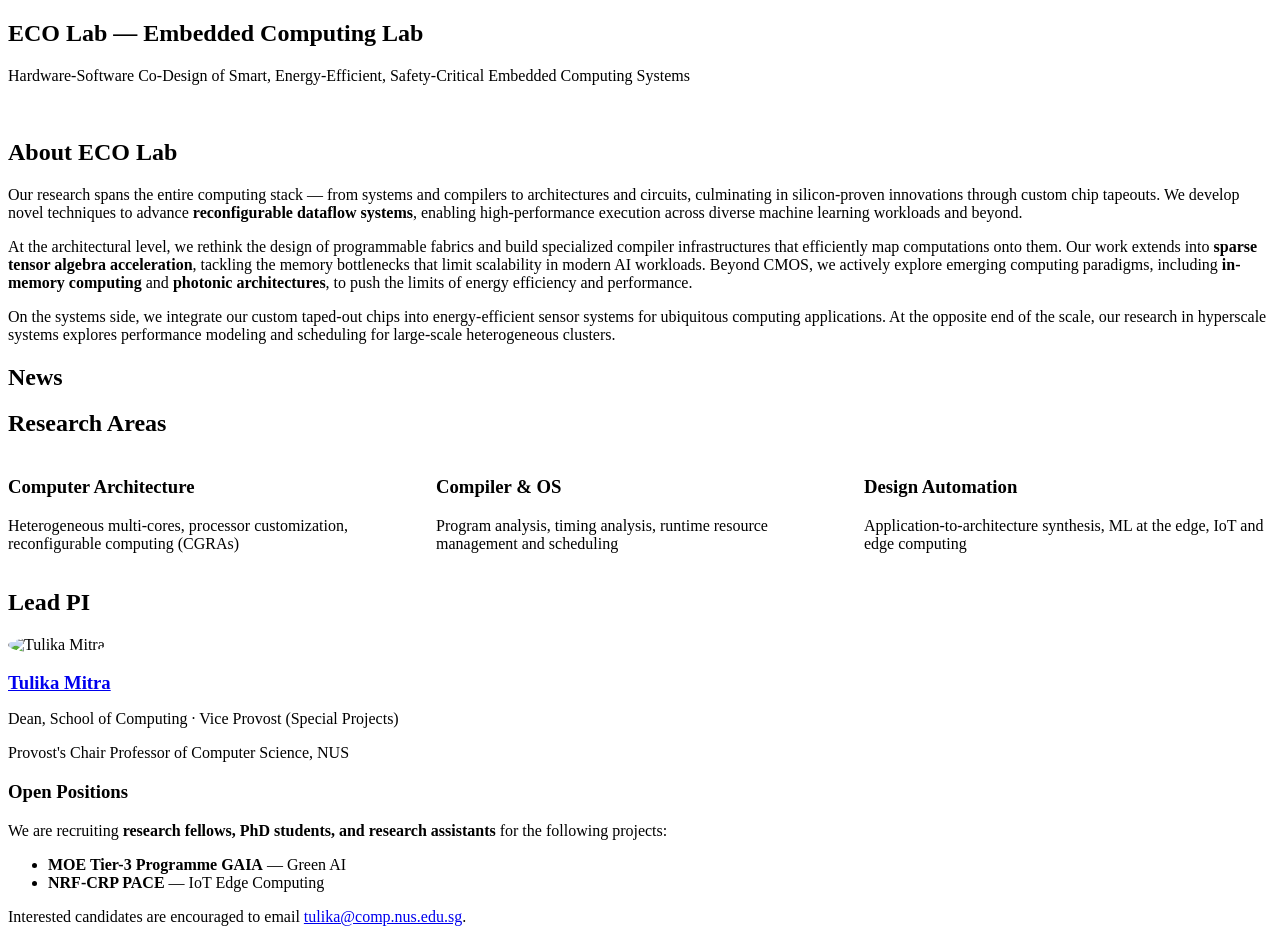
==== index.html @ 95b1b7de "feat: Create initial ECO Lab website pages including team, publications, and projects." ====
<!DOCTYPE html>
<html lang="en">
<head>
    <meta charset="UTF-8">
    <meta name="viewport" content="width=device-width, initial-scale=1.0">
    <title>ECO Lab — Embedded Computing Lab, NUS</title>
    <link rel="stylesheet" href="css/style.css">
</head>
<body data-page="home">

    <!-- Hero Section -->
    <section class="hero" style="background-image: url('static/nus-com3-hero.webp');">
        <div class="hero-overlay"></div>
        <div class="hero-content">
            <h1>ECO Lab — Embedded Computing Lab</h1>
            <p class="hero-author">Hardware-Software Co-Design of Smart, Energy-Efficient, Safety-Critical Embedded Computing Systems</p>
            <p style="color: rgba(255,255,255,0.85); font-size: 16px; margin-top: 8px;">School of Computing, National University of Singapore</p>
        </div>
    </section>

    <!-- Main Content -->
    <div class="page-container content">

        <!-- About the Lab -->
        <section class="section-block">
            <h2 class="section-title">About ECO Lab</h2>
            <p>
                Our research spans the entire computing stack — from systems and compilers to architectures and circuits,
                culminating in silicon-proven innovations through custom chip tapeouts. We develop novel techniques to advance
                <strong>reconfigurable dataflow systems</strong>, enabling high-performance execution across diverse machine learning workloads and beyond.
            </p>
            <p>
                At the architectural level, we rethink the design of programmable fabrics and build specialized compiler
                infrastructures that efficiently map computations onto them. Our work extends into <strong>sparse tensor algebra acceleration</strong>,
                tackling the memory bottlenecks that limit scalability in modern AI workloads. Beyond CMOS, we actively explore
                emerging computing paradigms, including <strong>in-memory computing</strong> and <strong>photonic architectures</strong>,
                to push the limits of energy efficiency and performance.
            </p>
            <p>
                On the systems side, we integrate our custom taped-out chips into energy-efficient sensor systems for ubiquitous
                computing applications. At the opposite end of the scale, our research in hyperscale systems explores performance
                modeling and scheduling for large-scale heterogeneous clusters.
            </p>
        </section>

        <!-- News -->
        <section class="section-block">
            <h2 class="section-title">News</h2>
            <div id="news-container"></div>
        </section>

        <!-- Research Areas -->
        <section class="section-block">
            <h2 class="section-title">Research Areas</h2>
            <div style="display: grid; grid-template-columns: 1fr 1fr 1fr; gap: 20px; margin-top: 16px;">
                <div class="highlight-box">
                    <h3>Computer Architecture</h3>
                    <p>Heterogeneous multi-cores, processor customization, reconfigurable computing (CGRAs)</p>
                </div>
                <div class="highlight-box">
                    <h3>Compiler & OS</h3>
                    <p>Program analysis, timing analysis, runtime resource management and scheduling</p>
                </div>
                <div class="highlight-box">
                    <h3>Design Automation</h3>
                    <p>Application-to-architecture synthesis, ML at the edge, IoT and edge computing</p>
                </div>
            </div>
        </section>

        <!-- Principal Investigator -->
        <section class="section-block">
            <h2 class="section-title">Lead PI</h2>
            <div class="profile-header">
                <img src="static/tulika/tulika-mitra-2.jpg" alt="Tulika Mitra" style="width: 100px; height: 100px; border-radius: 50%; object-fit: cover; flex-shrink: 0;">
                <div class="profile-info">
                    <h3 style="margin-bottom: 4px;"><a href="professor.html">Tulika Mitra</a></h3>
                    <p class="title">Dean, School of Computing · Vice Provost (Special Projects)</p>
                    <p class="title">Provost's Chair Professor of Computer Science, NUS</p>
                </div>
            </div>
        </section>

        <!-- Openings -->
        <section class="section-block">
            <div class="highlight-box">
                <h3>Open Positions</h3>
                <p>
                    We are recruiting <strong>research fellows, PhD students, and research assistants</strong> for the following projects:
                </p>
                <ul style="margin-top: 8px;">
                    <li><strong>MOE Tier-3 Programme GAIA</strong> — Green AI</li>
                    <li><strong>NRF-CRP PACE</strong> — IoT Edge Computing</li>
                </ul>
                <p style="margin-top: 8px;">
                    Interested candidates are encouraged to email <a href="mailto:tulika@comp.nus.edu.sg">tulika@comp.nus.edu.sg</a>.
                </p>
            </div>
        </section>

    </div>

    <script src="js/components.js"></script>
    <script src="js/news.js"></script>
    <script>
        document.addEventListener('DOMContentLoaded', () => {
            renderNews('news-container', { limit: 5 });
        });
    </script>
</body>
</html>
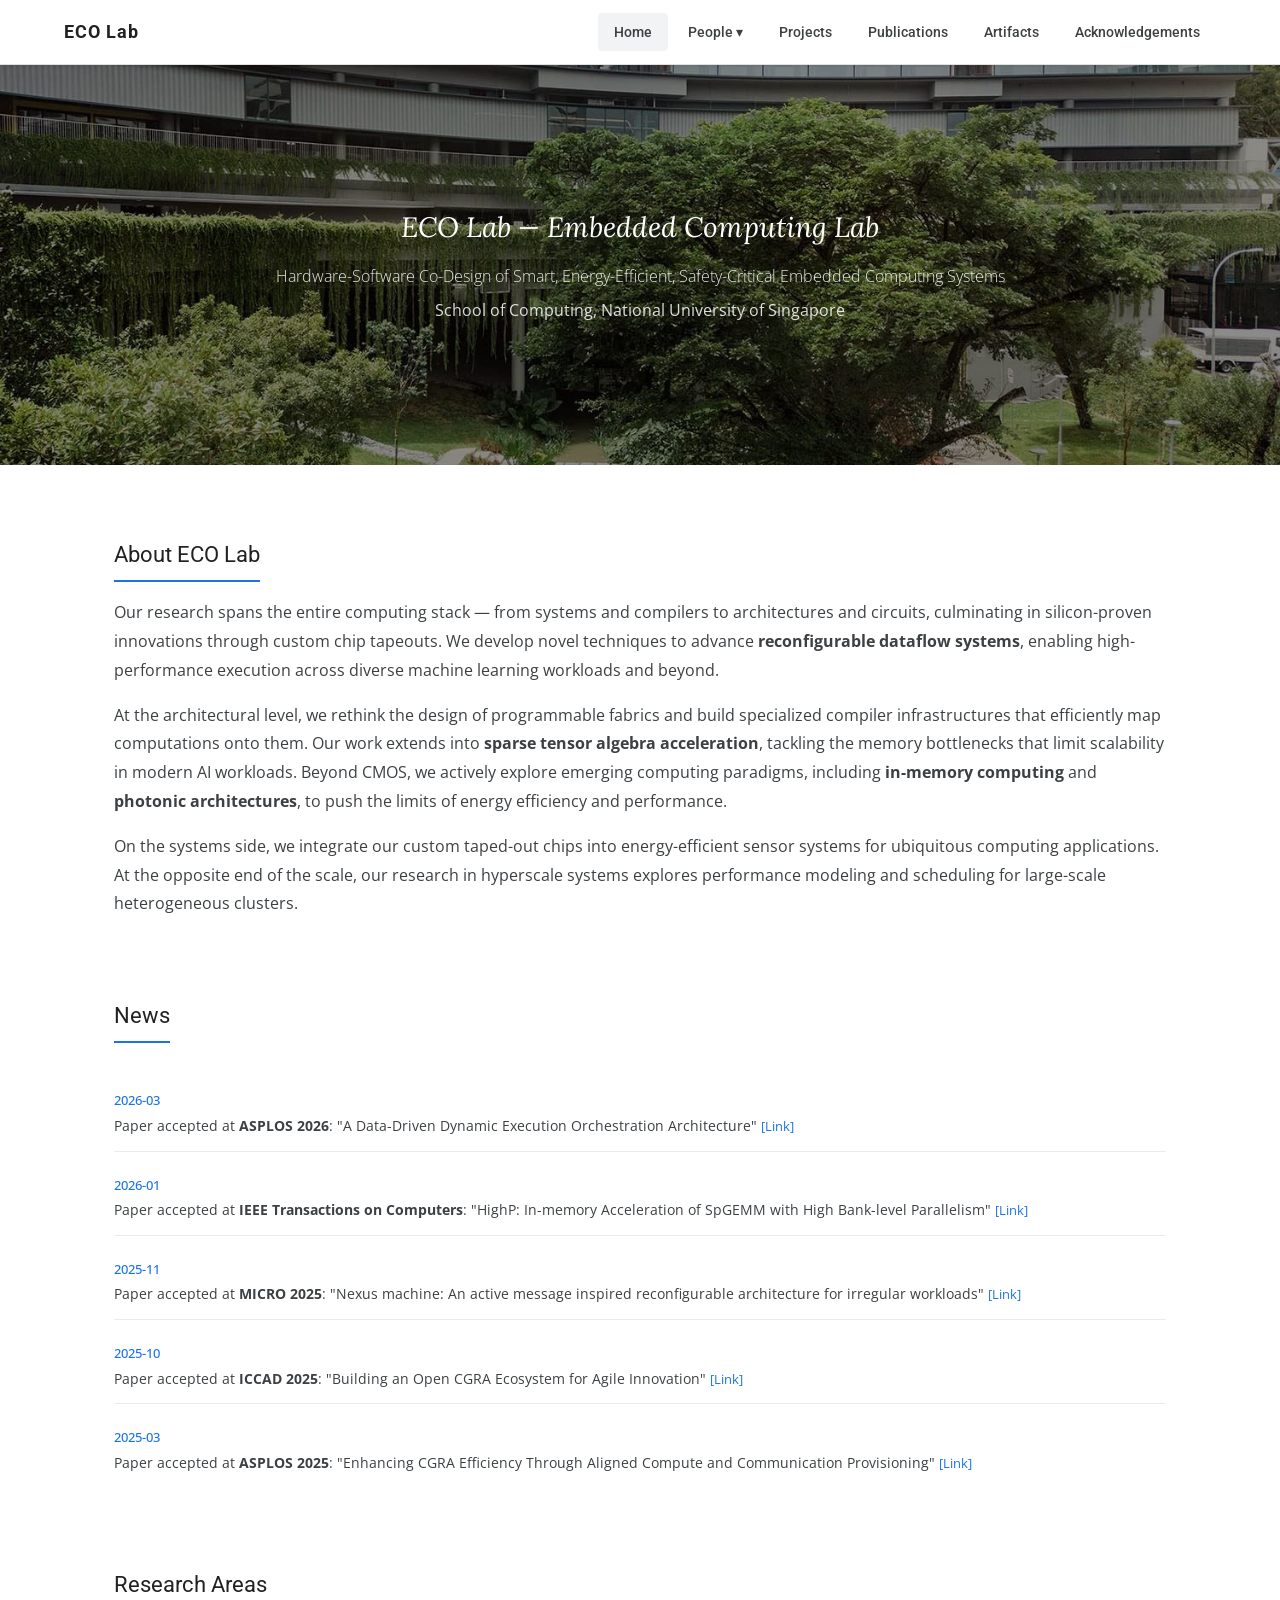
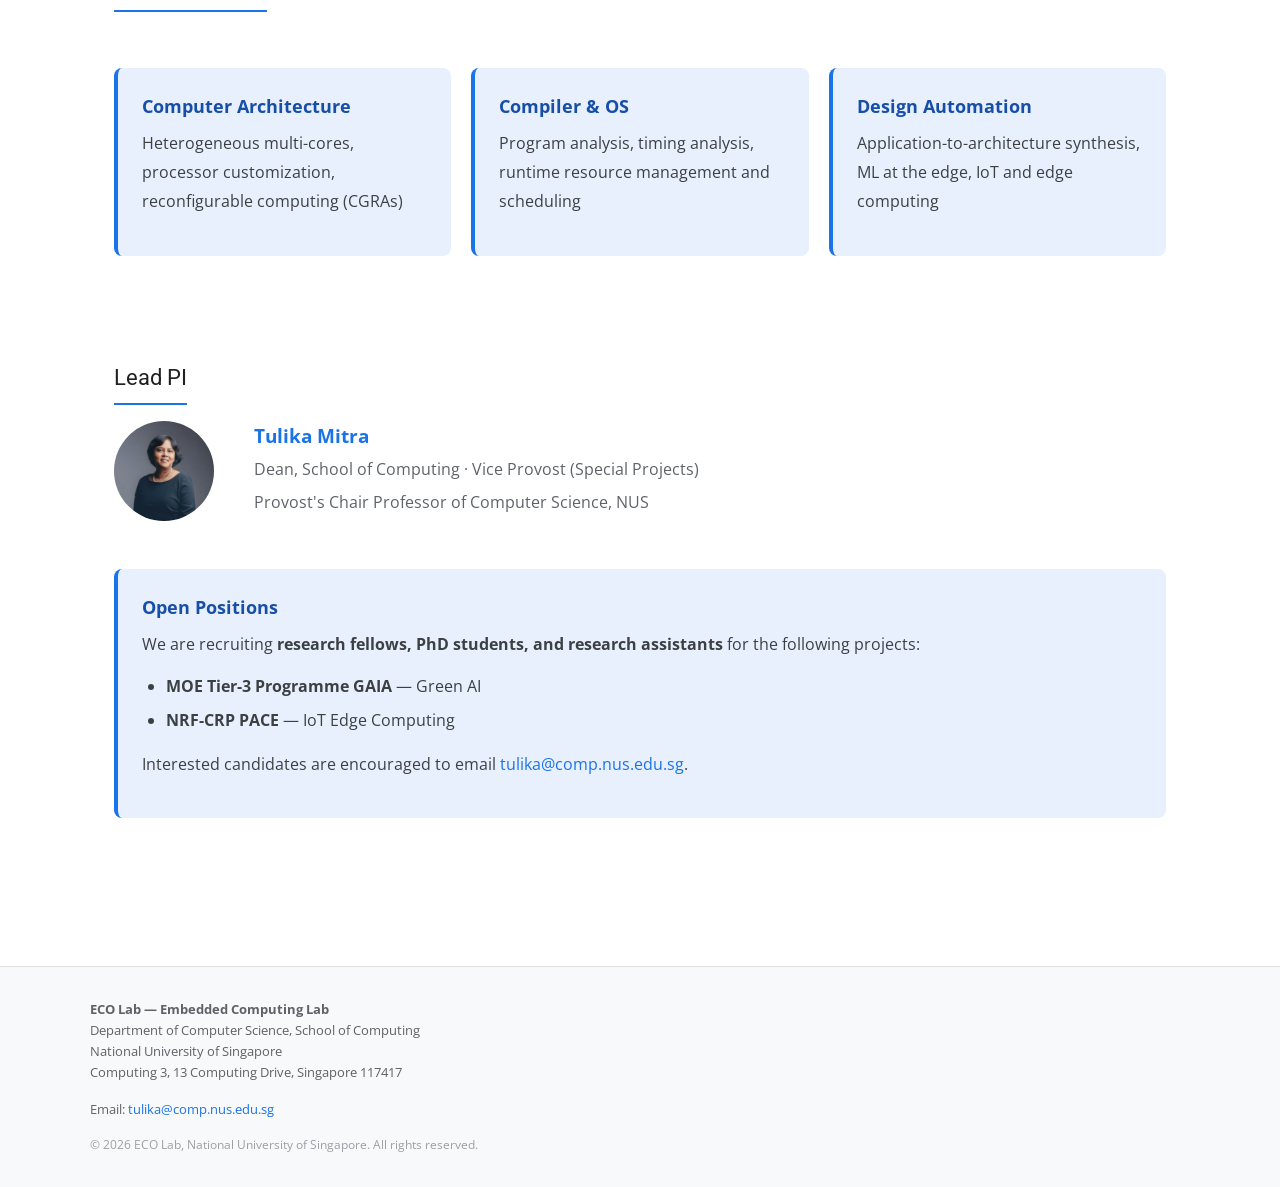
==== commit 49421224: "Add SEO/meta tags, favicon, footer, pub search" ====
--- a/index.html
+++ b/index.html
@@ -4,6 +4,19 @@
     <meta charset="UTF-8">
     <meta name="viewport" content="width=device-width, initial-scale=1.0">
     <title>ECO Lab — Embedded Computing Lab, NUS</title>
+    <meta name="description" content="ECO Lab at NUS researches hardware-software co-design of smart, energy-efficient, safety-critical embedded computing systems, including CGRAs, sparse AI accelerators, and in-memory computing.">
+    <link rel="icon" type="image/svg+xml" href="static/favicon.svg">
+    <!-- Open Graph -->
+    <meta property="og:title" content="ECO Lab — Embedded Computing Lab, NUS">
+    <meta property="og:description" content="Hardware-Software Co-Design of Smart, Energy-Efficient, Safety-Critical Embedded Computing Systems at the National University of Singapore.">
+    <meta property="og:type" content="website">
+    <meta property="og:url" content="https://ecolab.comp.nus.edu.sg/">
+    <meta property="og:image" content="https://ecolab.comp.nus.edu.sg/static/nus-com3-hero.webp">
+    <!-- Twitter Card -->
+    <meta name="twitter:card" content="summary_large_image">
+    <meta name="twitter:title" content="ECO Lab — Embedded Computing Lab, NUS">
+    <meta name="twitter:description" content="Hardware-Software Co-Design of Smart, Energy-Efficient, Safety-Critical Embedded Computing Systems at the National University of Singapore.">
+    <meta name="twitter:image" content="https://ecolab.comp.nus.edu.sg/static/nus-com3-hero.webp">
     <link rel="stylesheet" href="css/style.css">
 </head>
 <body data-page="home">
--- a/css/style.css
+++ b/css/style.css
@@ -0,0 +1,719 @@
+/* ============================================
+   Tulika Mitra - Global Styles
+   ============================================ */
+
+/* Google Fonts */
+@import url('https://fonts.googleapis.com/css2?family=Roboto:wght@300;400;500;700&family=Open+Sans:wght@300;400;600;700&family=Lora:wght@400;500;600;700&display=swap');
+
+/* Reset & Base */
+*, *::before, *::after {
+    margin: 0;
+    padding: 0;
+    box-sizing: border-box;
+}
+
+html {
+    scroll-behavior: smooth;
+}
+
+body {
+    font-family: 'Open Sans', 'Roboto', sans-serif;
+    color: #212121;
+    background: #fff;
+    line-height: 1.6;
+    -webkit-font-smoothing: antialiased;
+}
+
+a {
+    color: #1a73e8;
+    text-decoration: none;
+}
+
+a:hover {
+    text-decoration: underline;
+}
+
+img {
+    max-width: 100%;
+    height: auto;
+}
+
+/* ============================================
+   Navigation Bar
+   ============================================ */
+.site-nav {
+    position: sticky;
+    top: 0;
+    z-index: 1000;
+    background: #fff;
+    border-bottom: 1px solid #e0e0e0;
+    box-shadow: 0 1px 3px rgba(0,0,0,0.08);
+    margin: 0 !important;
+    padding: 0 !important;
+    width: 100% !important;
+    font-family: 'Roboto', 'Open Sans', sans-serif !important;
+}
+
+.nav-inner {
+    max-width: 1200px;
+    margin: 0 auto;
+    display: flex;
+    align-items: center;
+    justify-content: space-between;
+    padding: 0 24px;
+    height: 64px;
+}
+
+.nav-brand {
+    display: flex;
+    align-items: center;
+    gap: 10px;
+    text-decoration: none;
+    color: #212121;
+}
+
+.nav-brand:hover {
+    text-decoration: none;
+}
+
+.nav-brand img {
+    height: 36px;
+    width: auto;
+}
+
+.nav-brand span {
+    font-family: 'Roboto', sans-serif;
+    font-weight: 700;
+    font-size: 18px;
+    letter-spacing: 1px;
+}
+
+.nav-links {
+    display: flex;
+    align-items: center;
+    gap: 4px;
+    list-style: none;
+}
+
+.nav-links > li {
+    position: relative;
+}
+
+.nav-links > li > a {
+    display: block;
+    padding: 8px 16px;
+    color: #3c4043;
+    font-size: 14px;
+    font-weight: 500;
+    border-radius: 4px;
+    transition: background 0.2s;
+    text-decoration: none;
+}
+
+.nav-links > li > a:hover,
+.nav-links > li > a.active {
+    background: #f1f3f4;
+    text-decoration: none;
+}
+
+/* Dropdown */
+.nav-dropdown {
+    display: none;
+    position: absolute;
+    top: 100%;
+    left: 0;
+    background: #fff;
+    border: 1px solid #e0e0e0;
+    border-radius: 8px;
+    box-shadow: 0 4px 12px rgba(0,0,0,0.1);
+    min-width: 180px;
+    padding: 8px 0;
+    z-index: 100;
+    list-style: none;
+}
+
+.nav-dropdown li a {
+    display: block;
+    padding: 8px 20px;
+    color: #3c4043;
+    font-size: 13px;
+    transition: background 0.2s;
+    text-decoration: none;
+}
+
+.nav-dropdown li a:hover {
+    background: #f1f3f4;
+    text-decoration: none;
+}
+
+li:hover > .nav-dropdown {
+    display: block;
+}
+
+/* Hamburger */
+.nav-toggle {
+    display: none;
+    background: none;
+    border: none;
+    cursor: pointer;
+    padding: 8px;
+}
+
+.nav-toggle span {
+    display: block;
+    width: 24px;
+    height: 2px;
+    background: #3c4043;
+    margin: 5px 0;
+    transition: 0.3s;
+}
+
+/* Mobile */
+@media (max-width: 768px) {
+    .nav-toggle {
+        display: block;
+    }
+
+    .nav-links {
+        display: none;
+        position: absolute;
+        top: 64px;
+        left: 0;
+        right: 0;
+        background: #fff;
+        flex-direction: column;
+        padding: 12px 0;
+        border-bottom: 1px solid #e0e0e0;
+        box-shadow: 0 4px 12px rgba(0,0,0,0.1);
+    }
+
+    .nav-links.open {
+        display: flex;
+    }
+
+    .nav-links > li > a {
+        padding: 12px 24px;
+    }
+
+    .nav-dropdown {
+        position: static;
+        box-shadow: none;
+        border: none;
+        border-radius: 0;
+        padding-left: 20px;
+    }
+
+    li:hover > .nav-dropdown {
+        display: none;
+    }
+
+    li.dropdown-open > .nav-dropdown {
+        display: block;
+    }
+}
+
+/* ============================================
+   Page Container
+   ============================================ */
+.page-container {
+    max-width: 1100px;
+    margin: 0 auto;
+    padding: 40px 24px;
+}
+
+/* ============================================
+   Hero Section (Home)
+   ============================================ */
+.hero {
+    position: relative;
+    height: 400px;
+    display: flex;
+    align-items: center;
+    justify-content: center;
+    text-align: center;
+    color: #fff;
+    background-size: cover;
+    background-position: center;
+    background-repeat: no-repeat;
+}
+
+.hero-overlay {
+    position: absolute;
+    inset: 0;
+    background: rgba(0, 0, 0, 0.45);
+}
+
+.hero-content {
+    position: relative;
+    z-index: 1;
+    max-width: 800px;
+    padding: 0 24px;
+}
+
+.hero-content h1 {
+    font-family: 'Lora', serif;
+    font-size: 28px;
+    font-weight: 400;
+    font-style: italic;
+    line-height: 1.5;
+    margin-bottom: 16px;
+}
+
+.hero-content .hero-author {
+    font-size: 16px;
+    font-weight: 300;
+    opacity: 0.9;
+}
+
+/* ============================================
+   Section Styles
+   ============================================ */
+.section-title {
+    font-family: 'Roboto', sans-serif;
+    font-size: 24px;
+    font-weight: 400;
+    color: #212121;
+    margin-bottom: 24px;
+    padding-bottom: 8px;
+    border-bottom: 2px solid #1a73e8;
+    display: inline-block;
+}
+
+.section-block {
+    margin-bottom: 48px;
+}
+
+/* ============================================
+   Profile Card (Professor Page)
+   ============================================ */
+.profile-header {
+    display: flex;
+    gap: 40px;
+    align-items: flex-start;
+    margin-bottom: 48px;
+}
+
+.profile-photo {
+    width: 250px;
+    min-width: 250px;
+    border-radius: 8px;
+    box-shadow: 0 4px 12px rgba(0,0,0,0.1);
+}
+
+.profile-info h1 {
+    font-family: 'Roboto', sans-serif;
+    font-size: 28px;
+    font-weight: 500;
+    margin-bottom: 8px;
+}
+
+.profile-info .title {
+    font-size: 16px;
+    color: #5f6368;
+    margin-bottom: 4px;
+}
+
+.profile-info .contact-list {
+    list-style: none;
+    margin-top: 12px;
+}
+
+.profile-info .contact-list li {
+    font-size: 14px;
+    color: #5f6368;
+    margin-bottom: 4px;
+}
+
+@media (max-width: 768px) {
+    .profile-header {
+        flex-direction: column;
+        align-items: center;
+        text-align: center;
+    }
+
+    .profile-photo {
+        width: 200px;
+        min-width: auto;
+    }
+}
+
+/* ============================================
+   Team Grid
+   ============================================ */
+.team-category {
+    margin-bottom: 48px;
+}
+
+.team-category h2 {
+    font-family: 'Roboto', sans-serif;
+    font-size: 22px;
+    font-weight: 400;
+    color: #212121;
+    margin-bottom: 24px;
+    padding-bottom: 8px;
+    border-bottom: 1px solid #e0e0e0;
+}
+
+.team-grid {
+    display: grid;
+    grid-template-columns: repeat(auto-fill, minmax(280px, 1fr));
+    gap: 24px;
+}
+
+.team-card {
+    display: flex;
+    gap: 16px;
+    padding: 20px;
+    background: #fff;
+    border: 1px solid #e8eaed;
+    border-radius: 8px;
+    transition: box-shadow 0.2s;
+}
+
+.team-card:hover {
+    box-shadow: 0 4px 12px rgba(0,0,0,0.08);
+}
+
+.team-card img {
+    width: 80px;
+    height: 80px;
+    border-radius: 50%;
+    object-fit: cover;
+    flex-shrink: 0;
+}
+
+.team-card-info h3 {
+    font-size: 16px;
+    font-weight: 600;
+    margin-bottom: 4px;
+}
+
+.team-card-info h3 a {
+    color: #212121;
+}
+
+.team-card-info h3 a:hover {
+    color: #1a73e8;
+}
+
+.team-card-info .role {
+    font-size: 13px;
+    color: #5f6368;
+    margin-bottom: 6px;
+}
+
+.team-card-info .bio {
+    font-size: 13px;
+    color: #3c4043;
+    line-height: 1.5;
+}
+
+/* PI card - larger */
+.team-card.pi-card {
+    grid-column: 1 / -1;
+    max-width: 600px;
+}
+
+.team-card.pi-card img {
+    width: 120px;
+    height: 120px;
+}
+
+@media (max-width: 768px) {
+    .team-grid {
+        grid-template-columns: 1fr;
+    }
+}
+
+/* ============================================
+   Sponsor Grid
+   ============================================ */
+.sponsor-grid {
+    display: grid;
+    grid-template-columns: repeat(auto-fill, minmax(160px, 1fr));
+    gap: 32px;
+    align-items: center;
+    justify-items: center;
+    padding: 24px 0;
+}
+
+.sponsor-grid img {
+    max-height: 60px;
+    width: auto;
+    filter: grayscale(20%);
+    opacity: 0.85;
+    transition: all 0.3s;
+}
+
+.sponsor-grid img:hover {
+    filter: grayscale(0%);
+    opacity: 1;
+}
+
+/* ============================================
+   Blockquote
+   ============================================ */
+blockquote {
+    border-left: 3px solid #1a73e8;
+    padding: 16px 24px;
+    margin: 24px 0;
+    background: #f8f9fa;
+    border-radius: 0 8px 8px 0;
+    font-style: italic;
+    color: #3c4043;
+}
+
+blockquote cite {
+    display: block;
+    margin-top: 8px;
+    font-style: normal;
+    font-size: 14px;
+    color: #5f6368;
+}
+
+/* ============================================
+   Openings / Highlight Box
+   ============================================ */
+.highlight-box {
+    background: #e8f0fe;
+    border-radius: 8px;
+    padding: 24px;
+    margin: 24px 0;
+    border-left: 4px solid #1a73e8;
+}
+
+.highlight-box h3 {
+    font-size: 18px;
+    margin-bottom: 8px;
+    color: #174ea6;
+}
+
+/* ============================================
+   Footer
+   ============================================ */
+.site-footer {
+    background: #f8f9fa;
+    border-top: 1px solid #e0e0e0;
+    padding: 32px 24px;
+    color: #5f6368;
+    font-size: 13px;
+    margin-top: 60px;
+}
+
+.site-footer .footer-inner {
+    max-width: 1100px;
+    margin: 0 auto;
+}
+
+.site-footer .footer-flex {
+    display: flex;
+    align-items: center;
+    justify-content: space-between;
+    gap: 32px;
+}
+
+.site-footer .footer-left {
+    text-align: left;
+}
+
+.site-footer .footer-address {
+    margin-bottom: 16px;
+}
+
+.site-footer .footer-map {
+    margin: 16px auto;
+    max-width: 300px;
+}
+
+.site-footer .footer-copy {
+    margin-top: 16px;
+    font-size: 12px;
+    color: #9aa0a6;
+}
+
+.site-footer .footer-globe {
+    flex-shrink: 0;
+    width: 300px;
+}
+
+@media (max-width: 600px) {
+    .site-footer .footer-flex {
+        flex-direction: column;
+        text-align: center;
+    }
+    .site-footer .footer-left {
+        text-align: center;
+    }
+    .site-footer .footer-globe {
+        margin-top: 16px;
+    }
+}
+
+/* ============================================
+   Content Typography
+   ============================================ */
+.content p {
+    margin-bottom: 16px;
+    line-height: 1.8;
+    color: #3c4043;
+}
+
+.content h2 {
+    font-family: 'Roboto', sans-serif;
+    font-size: 22px;
+    font-weight: 400;
+    margin: 32px 0 16px;
+    color: #212121;
+}
+
+.content ul, .content ol {
+    margin: 16px 0;
+    padding-left: 24px;
+}
+
+.content li {
+    margin-bottom: 8px;
+    line-height: 1.6;
+    color: #3c4043;
+}
+
+/* ============================================
+   Full-width Image Section
+   ============================================ */
+.full-width-image {
+    width: 100%;
+    height: 200px;
+    object-fit: cover;
+}
+
+/* ============================================
+   Alumni Section
+   ============================================ */
+.alumni-list {
+    columns: 2;
+    column-gap: 32px;
+    list-style: none;
+}
+
+.alumni-list li {
+    padding: 6px 0;
+    font-size: 14px;
+    color: #3c4043;
+    break-inside: avoid;
+}
+
+.alumni-list li strong {
+    color: #212121;
+}
+
+.alumni-list li .alumni-pos {
+    color: #5f6368;
+    font-size: 13px;
+}
+
+@media (max-width: 600px) {
+    .alumni-list {
+        columns: 1;
+    }
+}
+
+/* ============================================
+   Publications
+   ============================================ */
+
+.pub-year {
+    font-family: 'Roboto', sans-serif;
+    font-size: 22px;
+    font-weight: 500;
+    color: #1a73e8;
+    margin: 32px 0 16px;
+    padding-bottom: 6px;
+    border-bottom: 2px solid #e8eaed;
+}
+.pub-list {
+    list-style: none;
+    padding: 0;
+}
+.pub-list li {
+    padding: 12px 0;
+    border-bottom: 1px solid #f1f3f4;
+    line-height: 1.6;
+    font-size: 14px;
+}
+.pub-list li:last-child {
+    border-bottom: none;
+}
+.pub-title {
+    font-weight: 600;
+    color: #212121;
+}
+.pub-authors {
+    color: #5f6368;
+    font-size: 13px;
+}
+.pub-venue {
+    color: #1a73e8;
+    font-style: italic;
+    font-size: 13px;
+}
+.pub-filter {
+    display: flex;
+    gap: 8px;
+    flex-wrap: wrap;
+    margin-bottom: 24px;
+}
+.pub-filter button {
+    padding: 6px 16px;
+    border: 1px solid #e0e0e0;
+    border-radius: 20px;
+    background: #fff;
+    cursor: pointer;
+    font-size: 13px;
+    transition: all 0.2s;
+}
+.pub-filter button:hover,
+.pub-filter button.active {
+    background: #1a73e8;
+    color: #fff;
+    border-color: #1a73e8;
+}
+.pub-link {
+    color: #1a73e8;
+    text-decoration: none;
+    font-size: 13px;
+    font-weight: 500;
+    margin-left: 4px;
+}
+.pub-link:hover {
+    text-decoration: underline;
+}
+
+/* Publication Search */
+.pub-search-wrap {
+    position: relative;
+    margin-bottom: 24px;
+}
+.pub-search {
+    width: 100%;
+    padding: 12px 16px;
+    font-size: 15px;
+    font-family: inherit;
+    border: 1px solid #e0e0e0;
+    border-radius: 8px;
+    outline: none;
+    transition: border-color 0.2s, box-shadow 0.2s;
+    background: #fff;
+}
+.pub-search:focus {
+    border-color: #1a73e8;
+    box-shadow: 0 0 0 3px rgba(26, 115, 232, 0.12);
+}
+.pub-search::placeholder {
+    color: #9aa0a6;
+}
+.pub-search-count {
+    display: block;
+    margin-top: 8px;
+    font-size: 13px;
+    color: #5f6368;
+}
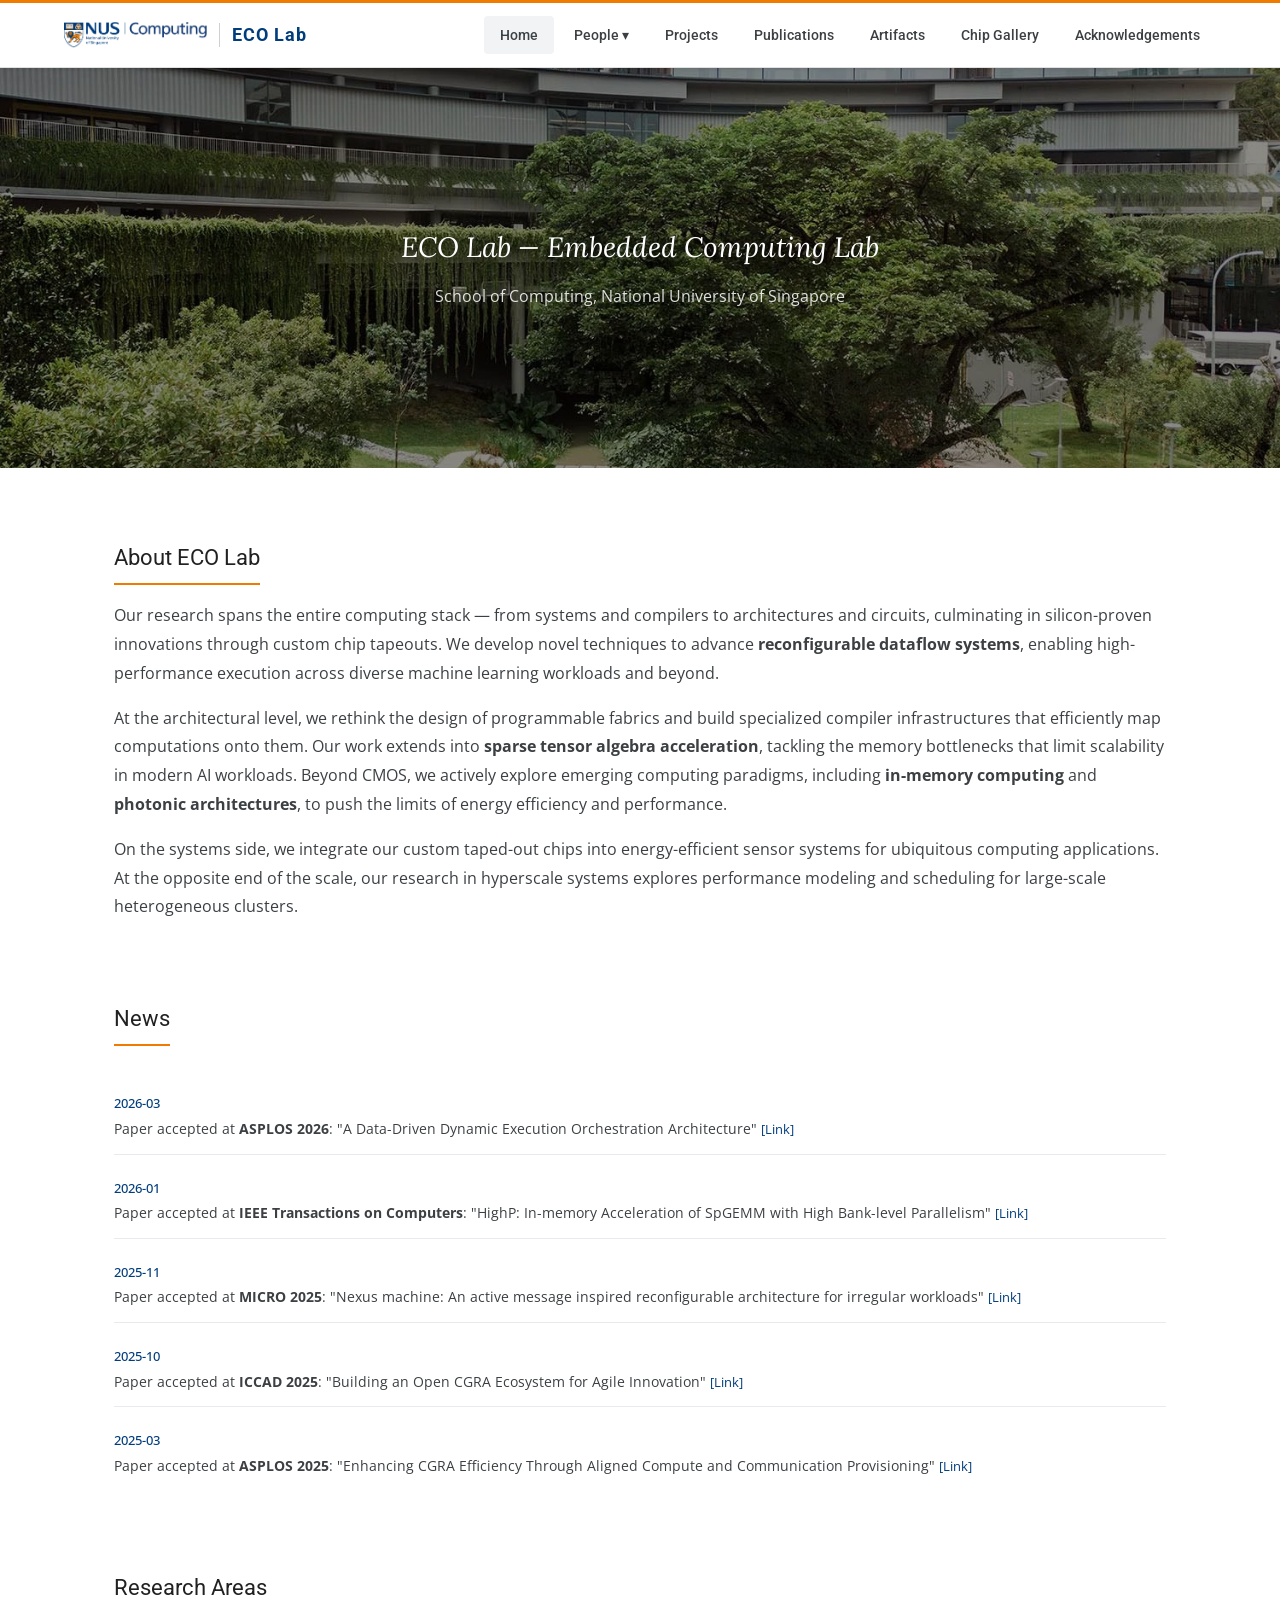
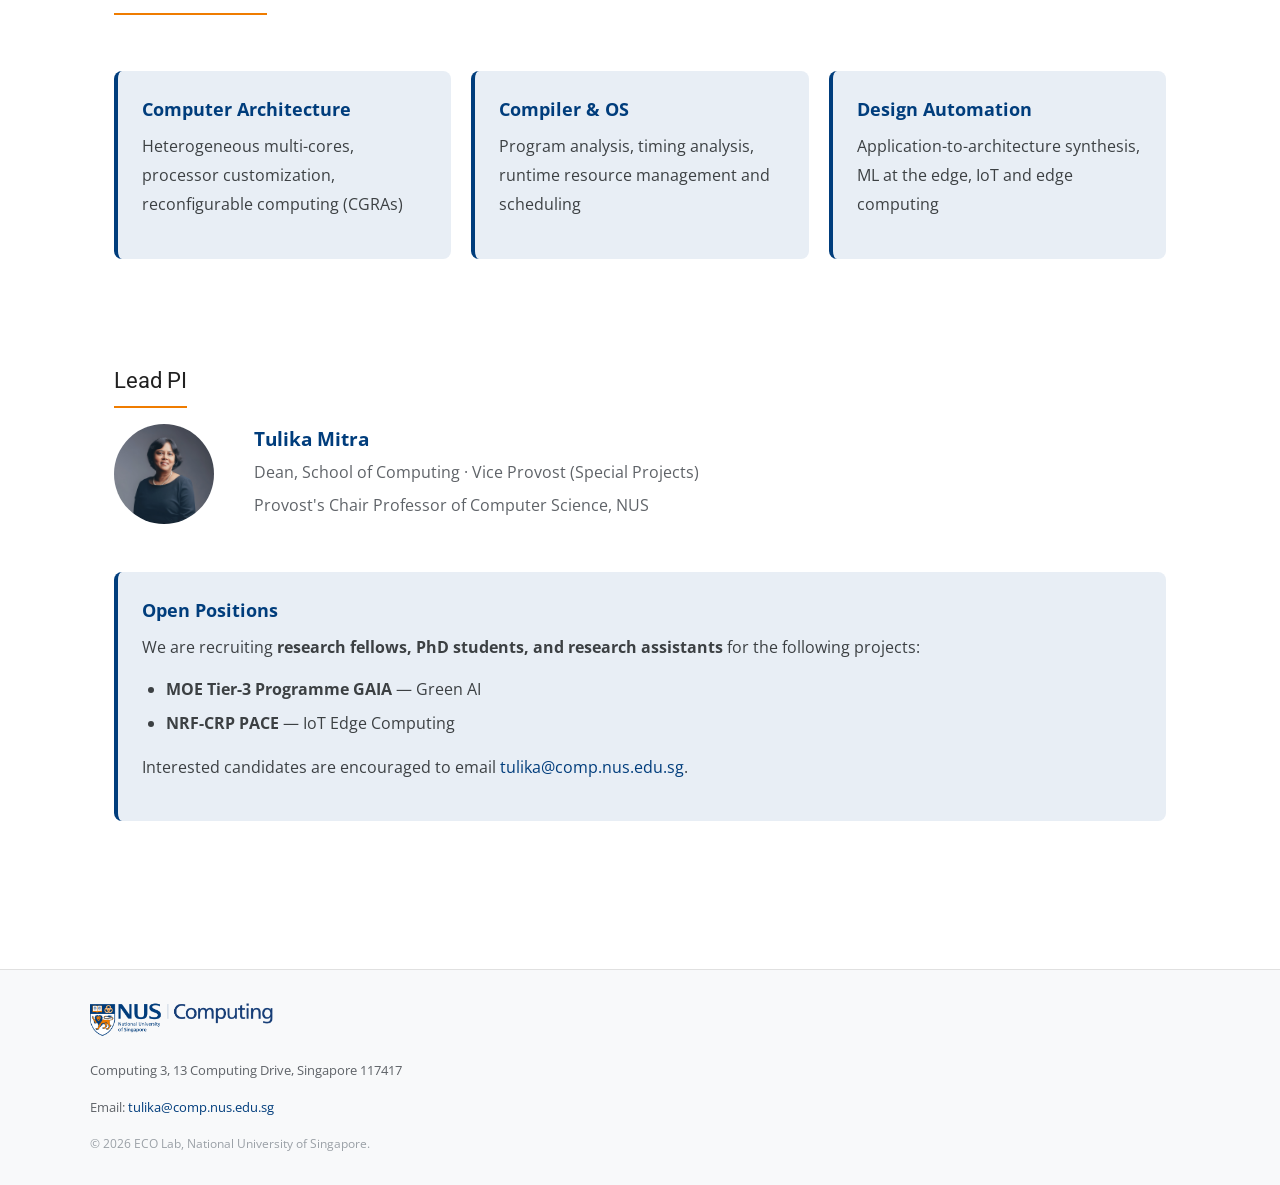
==== commit 33a2c157: "Add chip gallery, update team/alumni, refine footer and content - Add chip-gallery page with PACE, H" ====
--- a/index.html
+++ b/index.html
@@ -26,7 +26,6 @@
         <div class="hero-overlay"></div>
         <div class="hero-content">
             <h1>ECO Lab — Embedded Computing Lab</h1>
-            <p class="hero-author">Hardware-Software Co-Design of Smart, Energy-Efficient, Safety-Critical Embedded Computing Systems</p>
             <p style="color: rgba(255,255,255,0.85); font-size: 16px; margin-top: 8px;">School of Computing, National University of Singapore</p>
         </div>
     </section>
--- a/css/style.css
+++ b/css/style.css
@@ -4,6 +4,14 @@
 
 /* Google Fonts */
 @import url('https://fonts.googleapis.com/css2?family=Roboto:wght@300;400;500;700&family=Open+Sans:wght@300;400;600;700&family=Lora:wght@400;500;600;700&display=swap');
+
+/* NUS Brand Colors */
+:root {
+    --nus-blue: #003D7C;
+    --nus-orange: #EF7C00;
+    --nus-blue-light: #e8eef5;
+    --nus-blue-hover: #002a56;
+}
 
 /* Reset & Base */
 *, *::before, *::after {
@@ -25,7 +33,7 @@
 }
 
 a {
-    color: #1a73e8;
+    color: var(--nus-blue);
     text-decoration: none;
 }
 
@@ -47,6 +55,7 @@
     z-index: 1000;
     background: #fff;
     border-bottom: 1px solid #e0e0e0;
+    border-top: 3px solid var(--nus-orange);
     box-shadow: 0 1px 3px rgba(0,0,0,0.08);
     margin: 0 !important;
     padding: 0 !important;
@@ -67,9 +76,9 @@
 .nav-brand {
     display: flex;
     align-items: center;
-    gap: 10px;
+    gap: 12px;
     text-decoration: none;
-    color: #212121;
+    color: var(--nus-blue);
 }
 
 .nav-brand:hover {
@@ -77,8 +86,14 @@
 }
 
 .nav-brand img {
-    height: 36px;
+    height: 28px;
     width: auto;
+}
+
+.nav-brand .nav-divider {
+    width: 1px;
+    height: 24px;
+    background: #d0d0d0;
 }
 
 .nav-brand span {
@@ -86,6 +101,7 @@
     font-weight: 700;
     font-size: 18px;
     letter-spacing: 1px;
+    color: var(--nus-blue);
 }
 
 .nav-links {
@@ -275,7 +291,7 @@
     color: #212121;
     margin-bottom: 24px;
     padding-bottom: 8px;
-    border-bottom: 2px solid #1a73e8;
+    border-bottom: 2px solid var(--nus-orange);
     display: inline-block;
 }
 
@@ -393,7 +409,7 @@
 }
 
 .team-card-info h3 a:hover {
-    color: #1a73e8;
+    color: var(--nus-blue);
 }
 
 .team-card-info .role {
@@ -454,7 +470,7 @@
    Blockquote
    ============================================ */
 blockquote {
-    border-left: 3px solid #1a73e8;
+    border-left: 3px solid var(--nus-blue);
     padding: 16px 24px;
     margin: 24px 0;
     background: #f8f9fa;
@@ -475,17 +491,17 @@
    Openings / Highlight Box
    ============================================ */
 .highlight-box {
-    background: #e8f0fe;
+    background: var(--nus-blue-light);
     border-radius: 8px;
     padding: 24px;
     margin: 24px 0;
-    border-left: 4px solid #1a73e8;
+    border-left: 4px solid var(--nus-blue);
 }
 
 .highlight-box h3 {
     font-size: 18px;
     margin-bottom: 8px;
-    color: #174ea6;
+    color: var(--nus-blue);
 }
 
 /* ============================================
@@ -625,7 +641,7 @@
     font-family: 'Roboto', sans-serif;
     font-size: 22px;
     font-weight: 500;
-    color: #1a73e8;
+    color: var(--nus-blue);
     margin: 32px 0 16px;
     padding-bottom: 6px;
     border-bottom: 2px solid #e8eaed;
@@ -652,7 +668,7 @@
     font-size: 13px;
 }
 .pub-venue {
-    color: #1a73e8;
+    color: var(--nus-blue);
     font-style: italic;
     font-size: 13px;
 }
@@ -673,12 +689,12 @@
 }
 .pub-filter button:hover,
 .pub-filter button.active {
-    background: #1a73e8;
+    background: var(--nus-blue);
     color: #fff;
-    border-color: #1a73e8;
+    border-color: var(--nus-blue);
 }
 .pub-link {
-    color: #1a73e8;
+    color: var(--nus-blue);
     text-decoration: none;
     font-size: 13px;
     font-weight: 500;
@@ -705,8 +721,8 @@
     background: #fff;
 }
 .pub-search:focus {
-    border-color: #1a73e8;
-    box-shadow: 0 0 0 3px rgba(26, 115, 232, 0.12);
+    border-color: var(--nus-blue);
+    box-shadow: 0 0 0 3px rgba(0, 61, 124, 0.12);
 }
 .pub-search::placeholder {
     color: #9aa0a6;
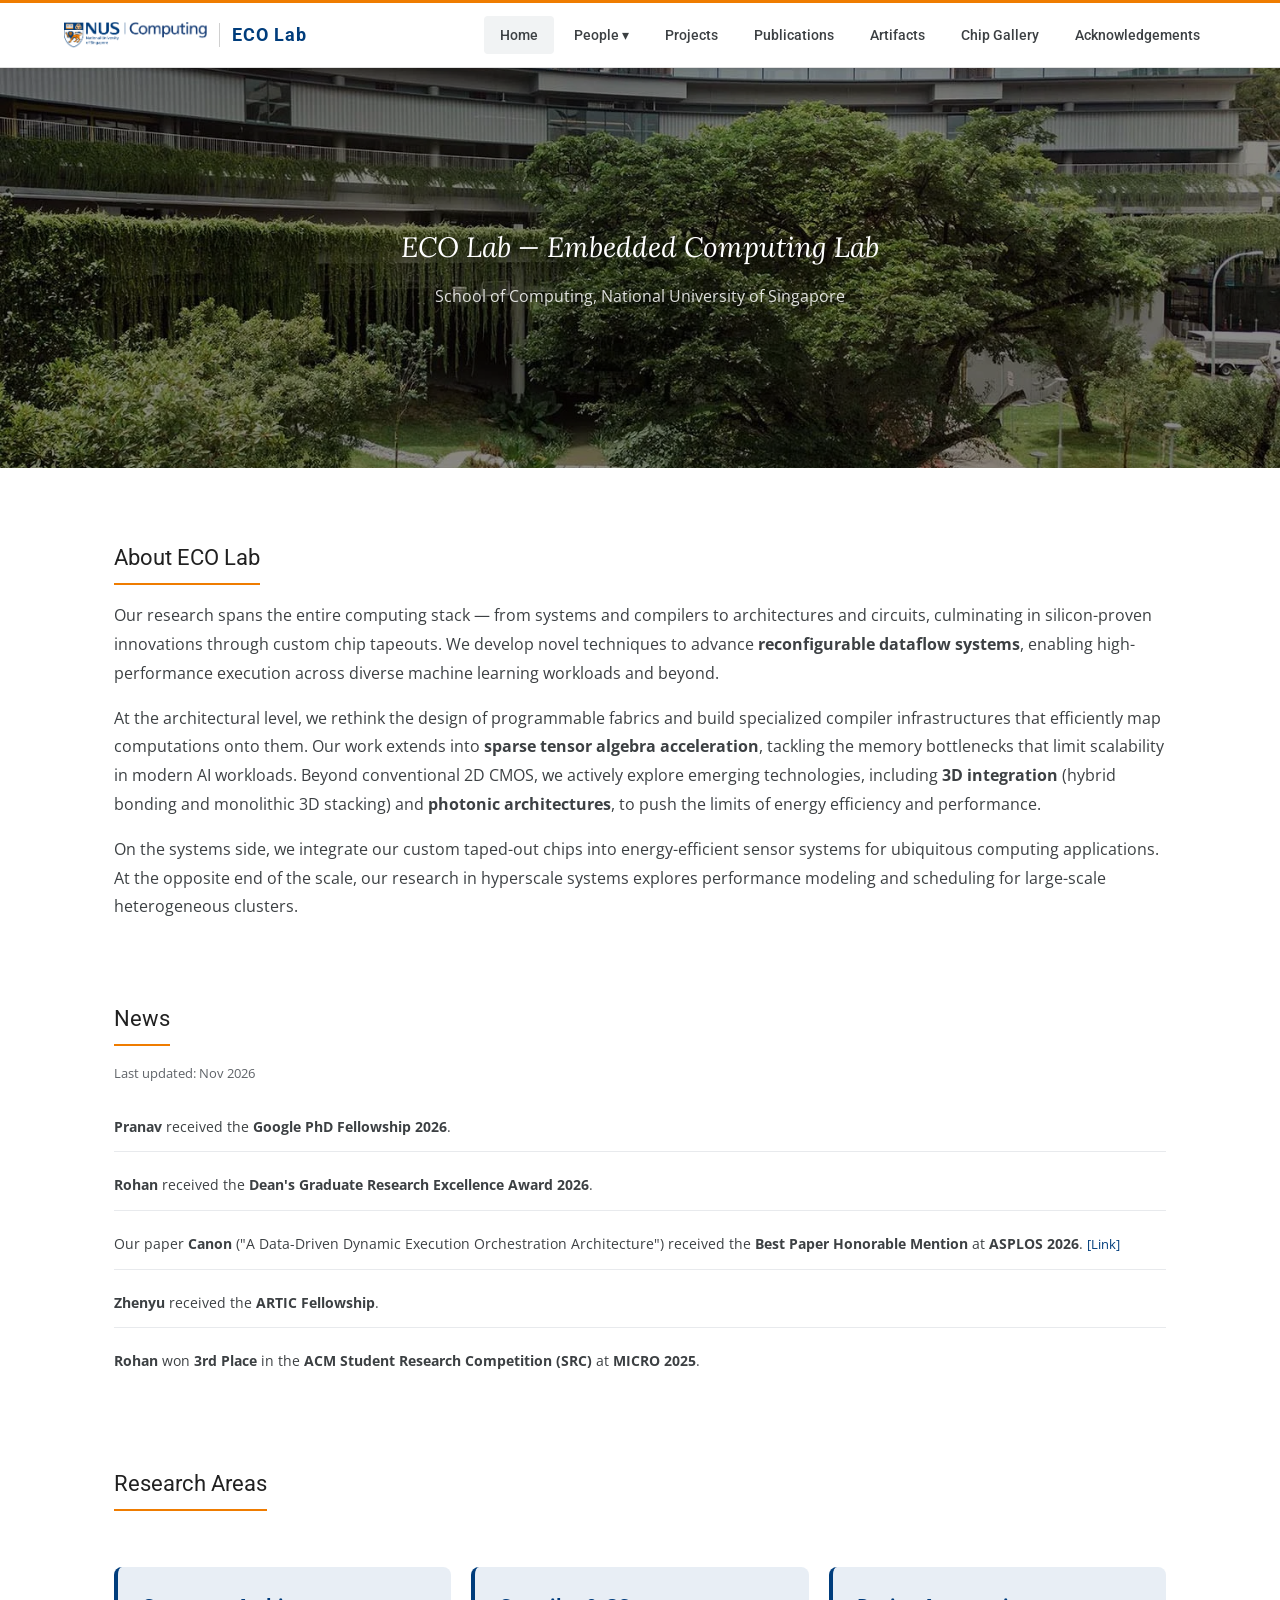
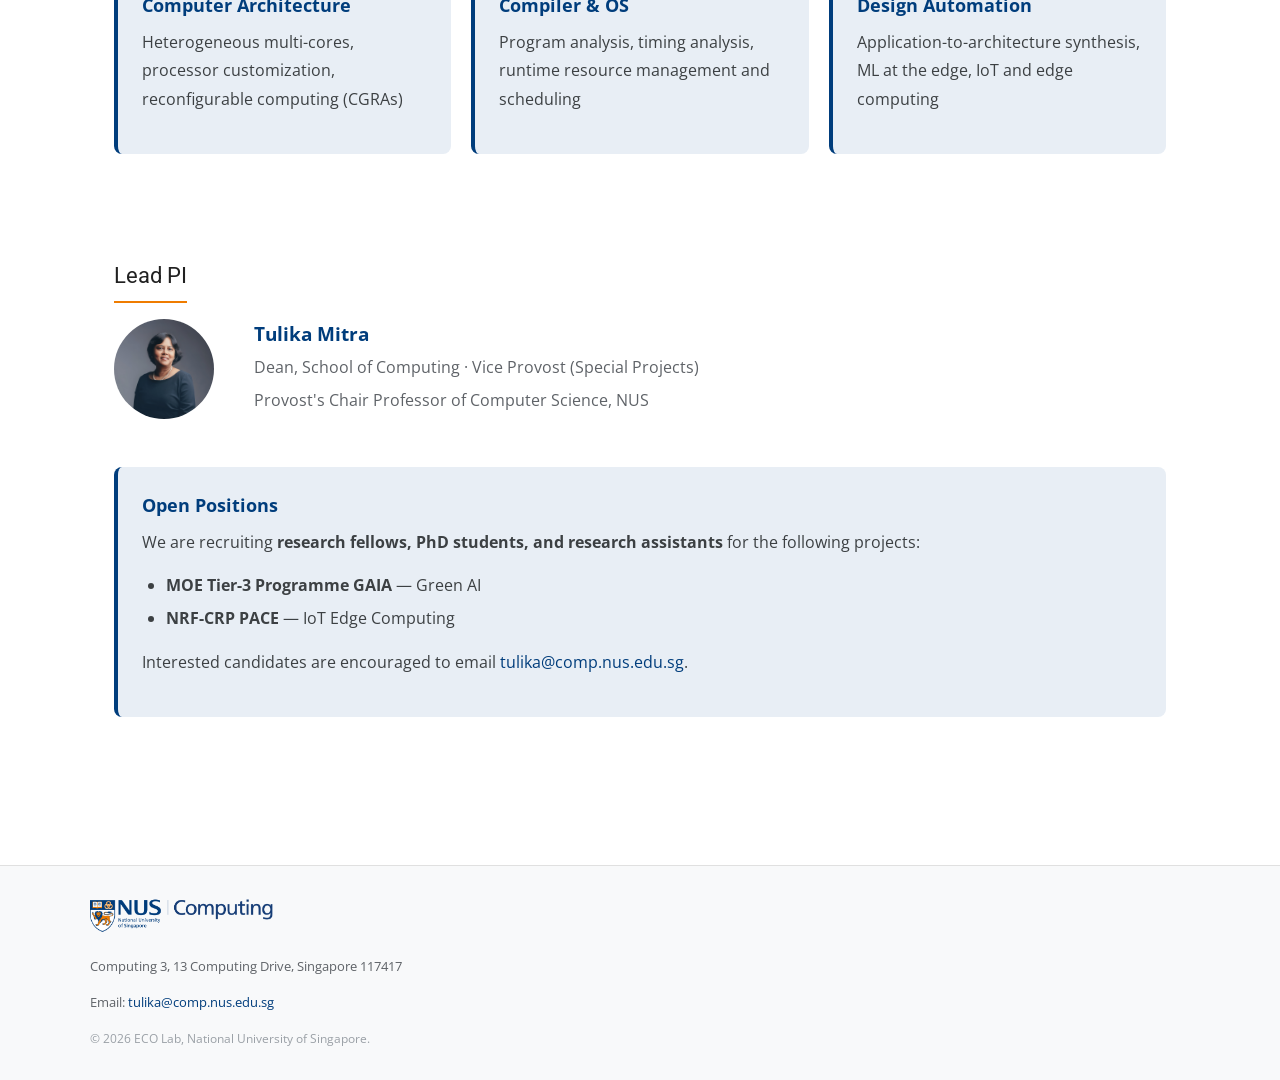
==== commit 44fa0e25: "update Nov 2026" ====
--- a/index.html
+++ b/index.html
@@ -4,7 +4,7 @@
     <meta charset="UTF-8">
     <meta name="viewport" content="width=device-width, initial-scale=1.0">
     <title>ECO Lab — Embedded Computing Lab, NUS</title>
-    <meta name="description" content="ECO Lab at NUS researches hardware-software co-design of smart, energy-efficient, safety-critical embedded computing systems, including CGRAs, sparse AI accelerators, and in-memory computing.">
+    <meta name="description" content="ECO Lab at NUS researches hardware-software co-design of smart, energy-efficient, safety-critical embedded computing systems, including CGRAs, sparse AI accelerators, 3D integration, and photonic architectures.">
     <link rel="icon" type="image/svg+xml" href="static/favicon.svg">
     <!-- Open Graph -->
     <meta property="og:title" content="ECO Lab — Embedded Computing Lab, NUS">
@@ -44,8 +44,8 @@
             <p>
                 At the architectural level, we rethink the design of programmable fabrics and build specialized compiler
                 infrastructures that efficiently map computations onto them. Our work extends into <strong>sparse tensor algebra acceleration</strong>,
-                tackling the memory bottlenecks that limit scalability in modern AI workloads. Beyond CMOS, we actively explore
-                emerging computing paradigms, including <strong>in-memory computing</strong> and <strong>photonic architectures</strong>,
+                tackling the memory bottlenecks that limit scalability in modern AI workloads. Beyond conventional 2D CMOS, we actively explore
+                emerging technologies, including <strong>3D integration</strong> (hybrid bonding and monolithic 3D stacking) and <strong>photonic architectures</strong>,
                 to push the limits of energy efficiency and performance.
             </p>
             <p>
@@ -58,6 +58,7 @@
         <!-- News -->
         <section class="section-block">
             <h2 class="section-title">News</h2>
+            <p style="color: #5f6368; font-size: 13px; margin: 0;">Last updated: Nov 2026</p>
             <div id="news-container"></div>
         </section>
 
--- a/css/style.css
+++ b/css/style.css
@@ -672,6 +672,31 @@
     font-style: italic;
     font-size: 13px;
 }
+.pub-award {
+    display: inline-block;
+    margin-left: 6px;
+    padding: 1px 10px;
+    border-radius: 12px;
+    background: #fff4e5;
+    color: #b35c00;
+    border: 1px solid var(--nus-orange);
+    font-size: 12px;
+    font-weight: 600;
+    white-space: nowrap;
+    vertical-align: 1px;
+}
+.pub-highlight {
+    display: inline-block;
+    margin-left: 6px;
+    padding: 0 8px;
+    border-radius: 12px;
+    color: var(--nus-blue);
+    border: 1px solid #b6c6da;
+    font-size: 12px;
+    font-weight: 500;
+    white-space: nowrap;
+    vertical-align: 1px;
+}
 .pub-filter {
     display: flex;
     gap: 8px;
